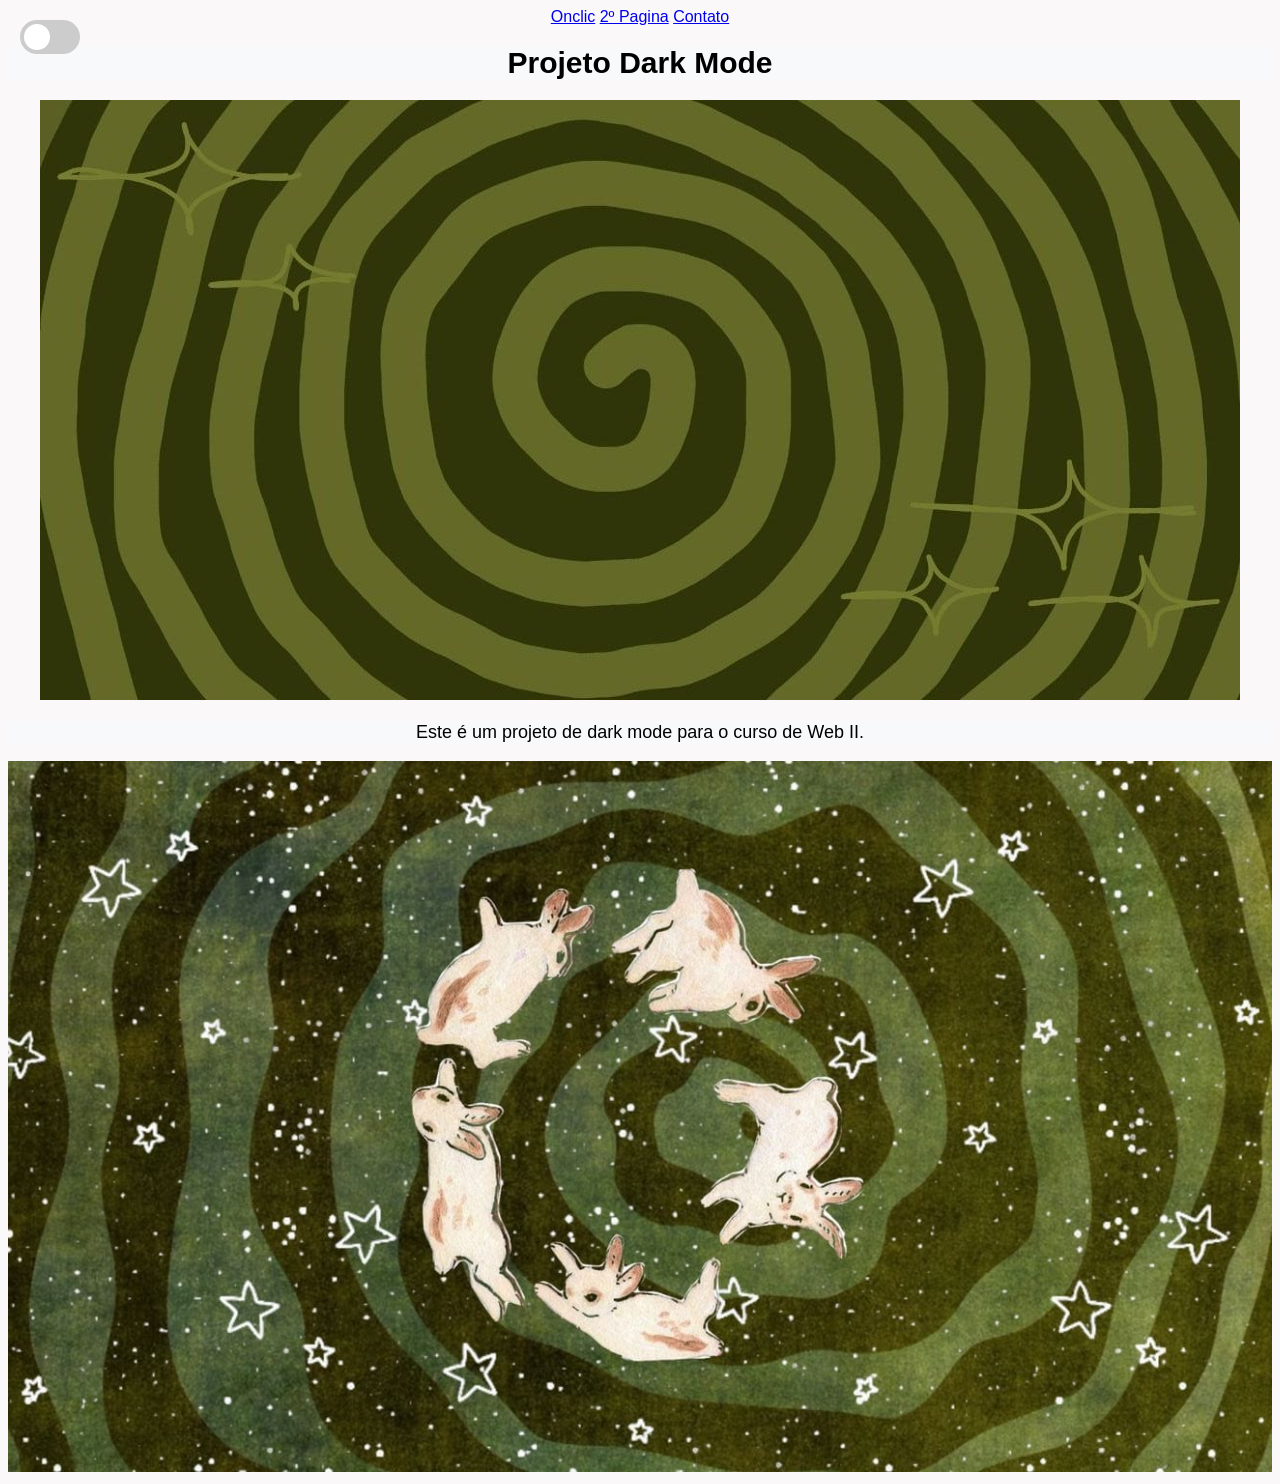
==== darkmode.html @ ef2c0d28 "initial structre" ====
<!DOCTYPE html>
<html lang="pt-br">
<head>
    <meta charset="UTF-8">
    <meta name="viewport" content="width=device-width, initial-scale=1.0">
    <link rel="stylesheet" href="css/style.css">
    
    <title>Projeto Dark Mode</title>
</head>
<body >
    
    <header>
        <nav><center> 
            <a href="index.html">Onclic</a>
            <a href="parte2.html">2º Pagina</a>
            <a href="contact.html">Contato</a>
        </nav>
    </header>

    <label class="switch">
        <input type="checkbox" id="toggle">
        <span class="slider"></span>
    </label>
    
    <h1>Projeto Dark Mode</h1>
    <img id="darkmode" src="_imagens/topo.jpeg" alt="Imagem de topo">
    <p>Este é um projeto de dark mode para o curso de Web II.</p> 
    <img id="darkmode" src="_imagens/meio.jpeg" alt="Imagem de meio"> 
    <script src="_js/script.js"> </script>


</body>
</html>
---- css/style.css ----
body {
    /* background: url('../_imagens/aang.jpg'); */
    background-color: aqua;
    background-size: cover; 
}

 body {
    background-color: rgb(250, 248, 248);
    color: black;
    font-family: Arial, Helvetica, sans-serif;
    text-align: center;
    transition: 0.4;
} 

body.dark-mode {
    background-color: #121212;
    color: #ffffff;
    font-family: Arial, Helvetica, sans-serif;
} 
h1 { 
    color: rgb(0, 0, 0);
    font-size: 30px;
    font-family: Arial, sans-serif;
    background-color: rgba(240, 248, 255, 0.200);
    text-align: center;
}
p {
    color: rgb(0, 0, 0);
    font-size: 18px;
    background-color: rgba(240, 248, 255, 0.200);
    font-family: Arial, sans-serif;
    text-align: center; 
}
img.container {
    display: flex ;
    justify-content: center;
    gap: 20px;
    margin: 0 auto;
    width: 500px;
    height: auto;
 
}
button#index {
    display: block;
    margin: 20px auto;
    padding: 10px 20px;
    font-size: 16px;
    background-color: #4caf5b;
    color: white;
    border: none;
    border-radius: 5px;
    cursor: pointer;
    box-shadow: 5px 5px 5px rgba(0, 0, 0, 0.5);
}
hr {
    border: none;
    height: 2px;
    background-color: #000200;
    margin: 20px auto;
    width: 80%;
}
div.container {
  display: flex;
  justify-content: center; /* Centraliza horizontalmente */
  align-items: center;     /* Centraliza verticalmente */
  height: 80%;           /* Altura da tela cheia para exemplo */
}
img#darkmode {
  max-width: 100%;
  height: auto;
}
/* button#toggle {
   position: fixed;
   top: 20px;
   right: 20px;
   padding: 10px;
   cursor: pointer;
} */
label.switch {
    position: fixed;
    top: 20px;
    left: 20px;
    width: 60px;
    height: 34px;
}
label.switch input {
    opacity: 0;
    width: 0;
    height: 0;
}
.slider {
    position: absolute;
    cursor: pointer;
    top: 0;
    left: 0;
    right: 0;
    bottom: 0;
    background-color: #ccc;
    transition: .4s;
    border-radius: 34px;
}
.slider:before {
    position: absolute;
    content: "";
    height: 26px;
    width: 26px;
    left: 4px;
    bottom: 4px;
    background-color: white;
    transition: .4s;
    border-radius: 50%;
}
input:checked + .slider {
    background-color: #2196F3;
}
input:checked + .slider:before {
    transform: translateX(26px);
}
.slider.round {
    border-radius: 34px;
}
.slider.round:before {
    border-radius: 50%;
}
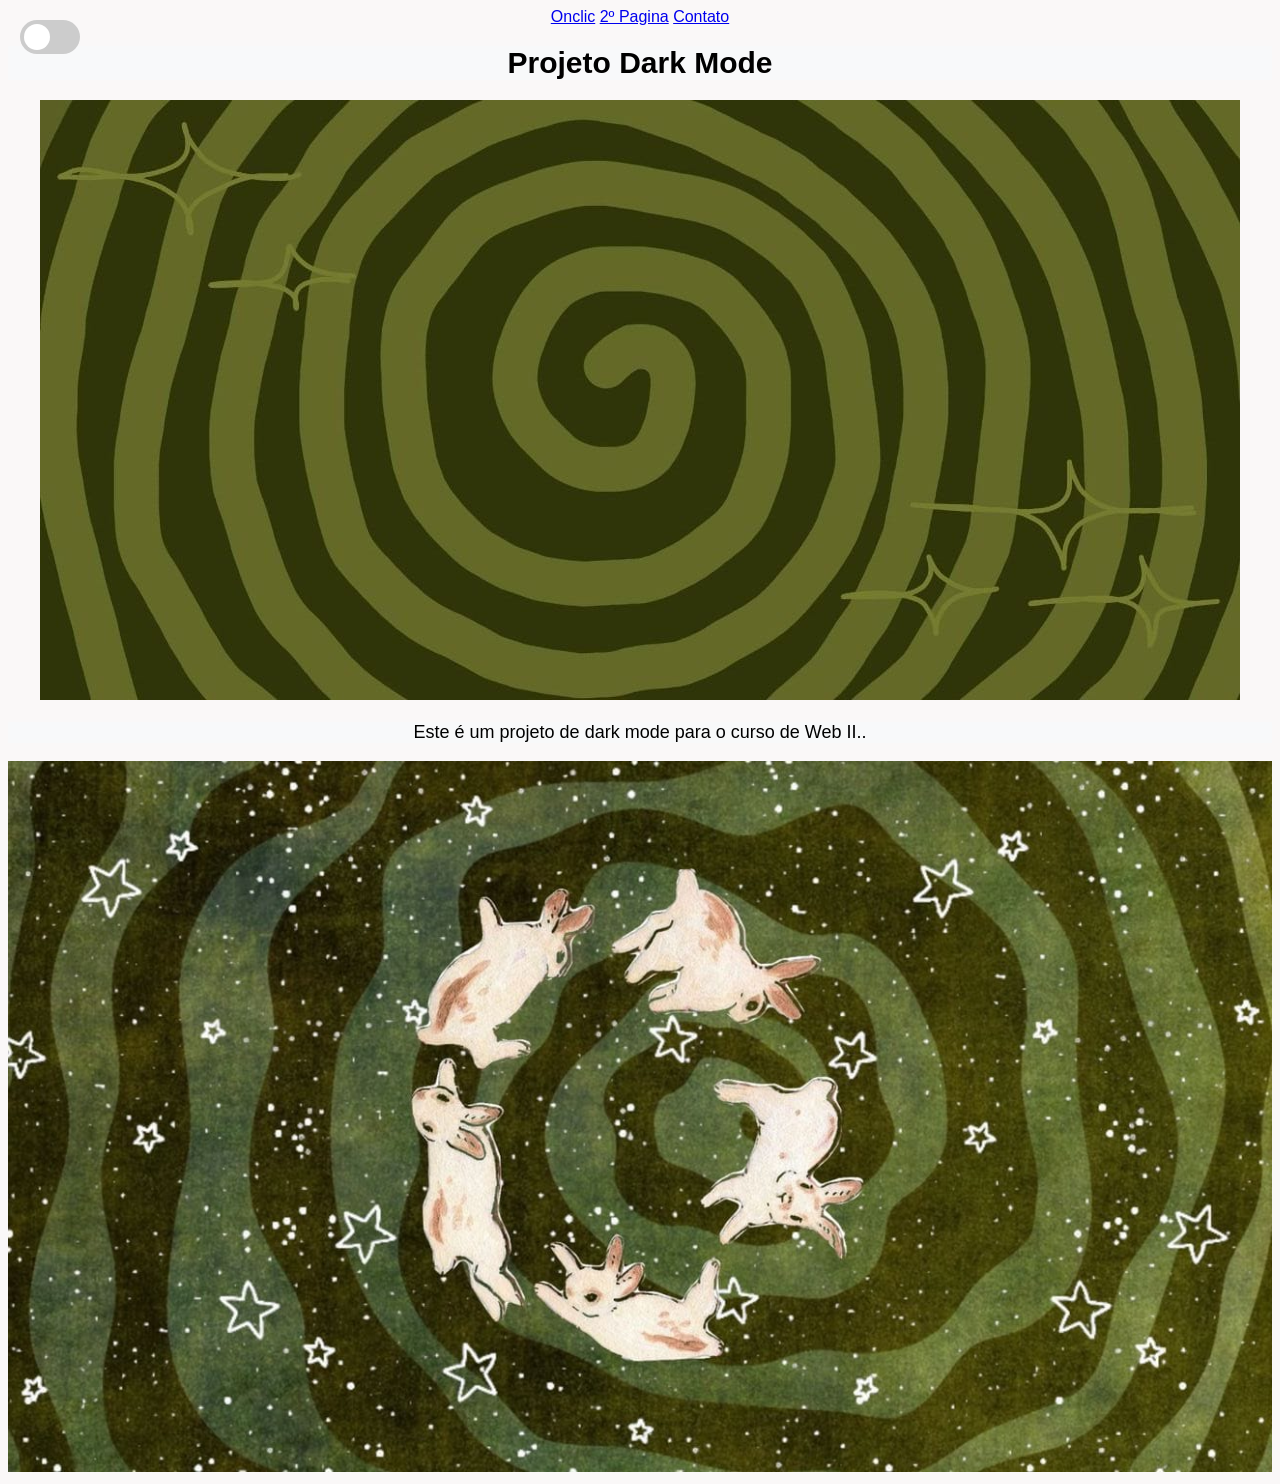
==== commit 11fb5c74: "alteração de texto e correção de espaços em branco" ====
--- a/darkmode.html
+++ b/darkmode.html
@@ -7,8 +7,7 @@
     
     <title>Projeto Dark Mode</title>
 </head>
-<body >
-    
+<body>
     <header>
         <nav><center> 
             <a href="index.html">Onclic</a>
@@ -24,10 +23,9 @@
     
     <h1>Projeto Dark Mode</h1>
     <img id="darkmode" src="_imagens/topo.jpeg" alt="Imagem de topo">
-    <p>Este é um projeto de dark mode para o curso de Web II.</p> 
+    <p>Este é um projeto de dark mode para o curso de Web II..</p> 
     <img id="darkmode" src="_imagens/meio.jpeg" alt="Imagem de meio"> 
+
     <script src="_js/script.js"> </script>
-
-
 </body>
 </html>
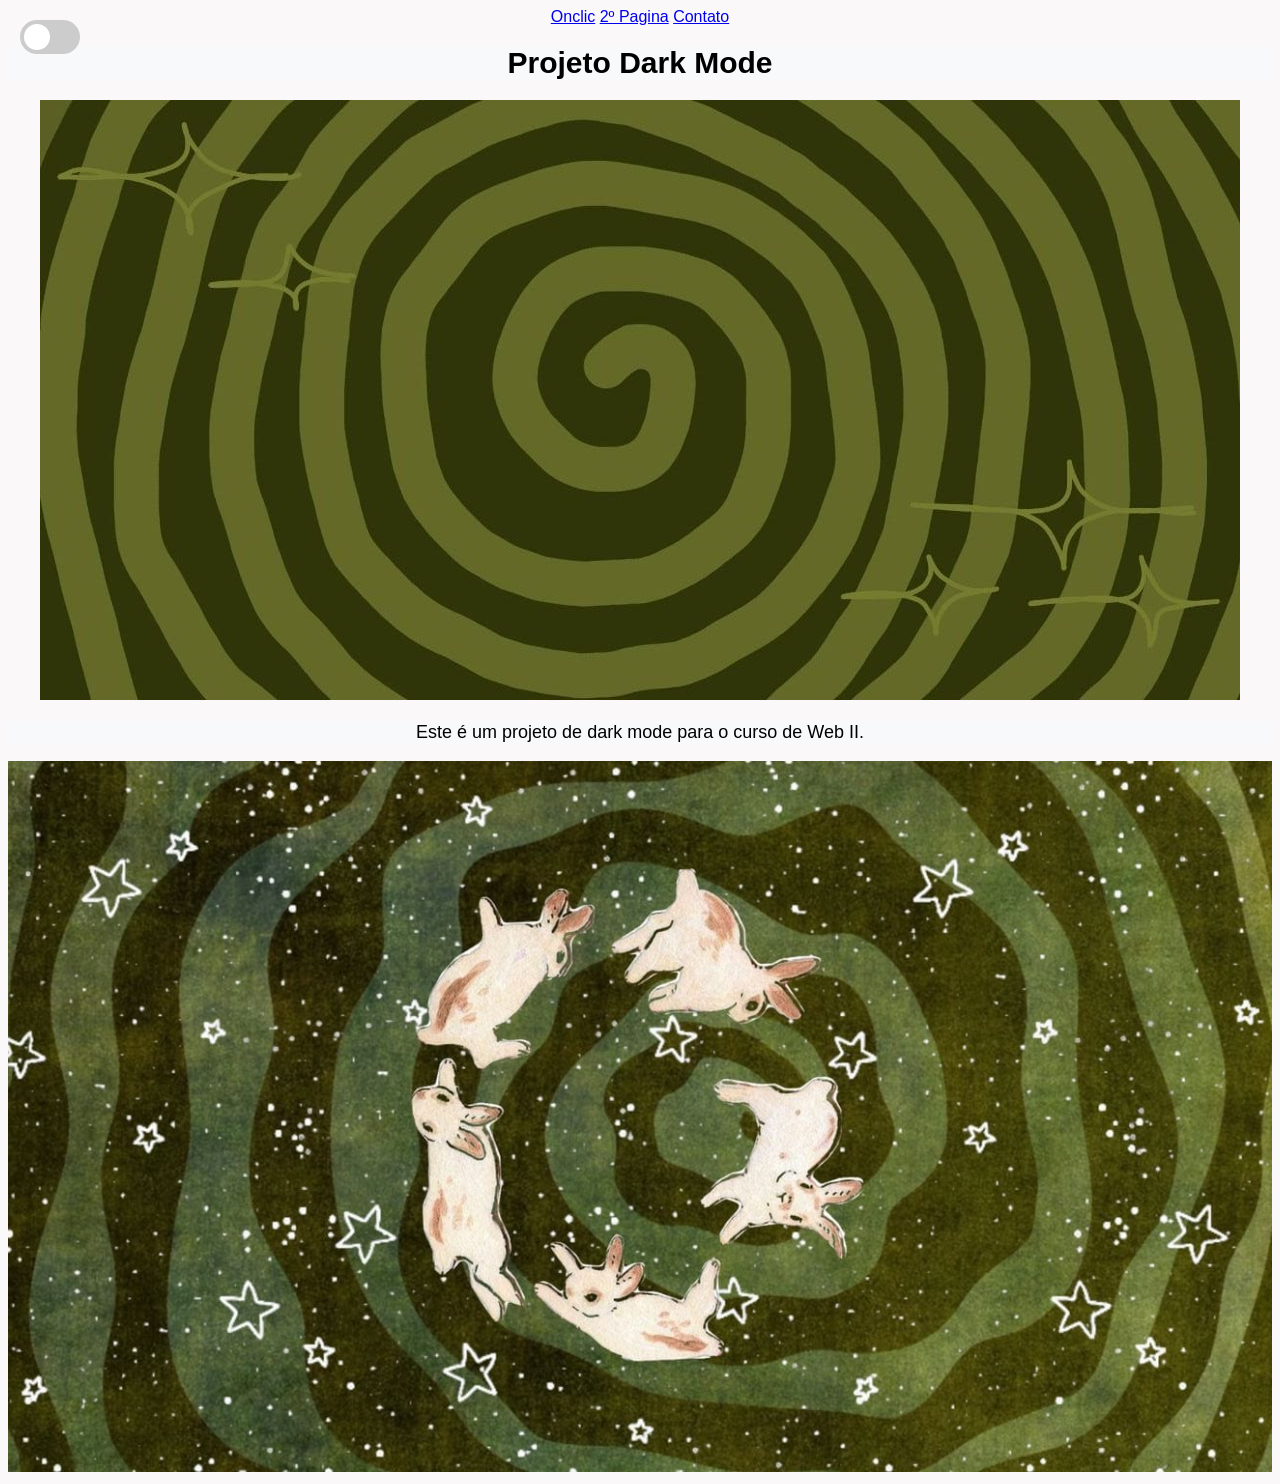
==== commit 525a7a0d: "removendo erro de portugues" ====
--- a/darkmode.html
+++ b/darkmode.html
@@ -23,7 +23,7 @@
     
     <h1>Projeto Dark Mode</h1>
     <img id="darkmode" src="_imagens/topo.jpeg" alt="Imagem de topo">
-    <p>Este é um projeto de dark mode para o curso de Web II..</p> 
+    <p>Este é um projeto de dark mode para o curso de Web II.</p> 
     <img id="darkmode" src="_imagens/meio.jpeg" alt="Imagem de meio"> 
 
     <script src="_js/script.js"> </script>
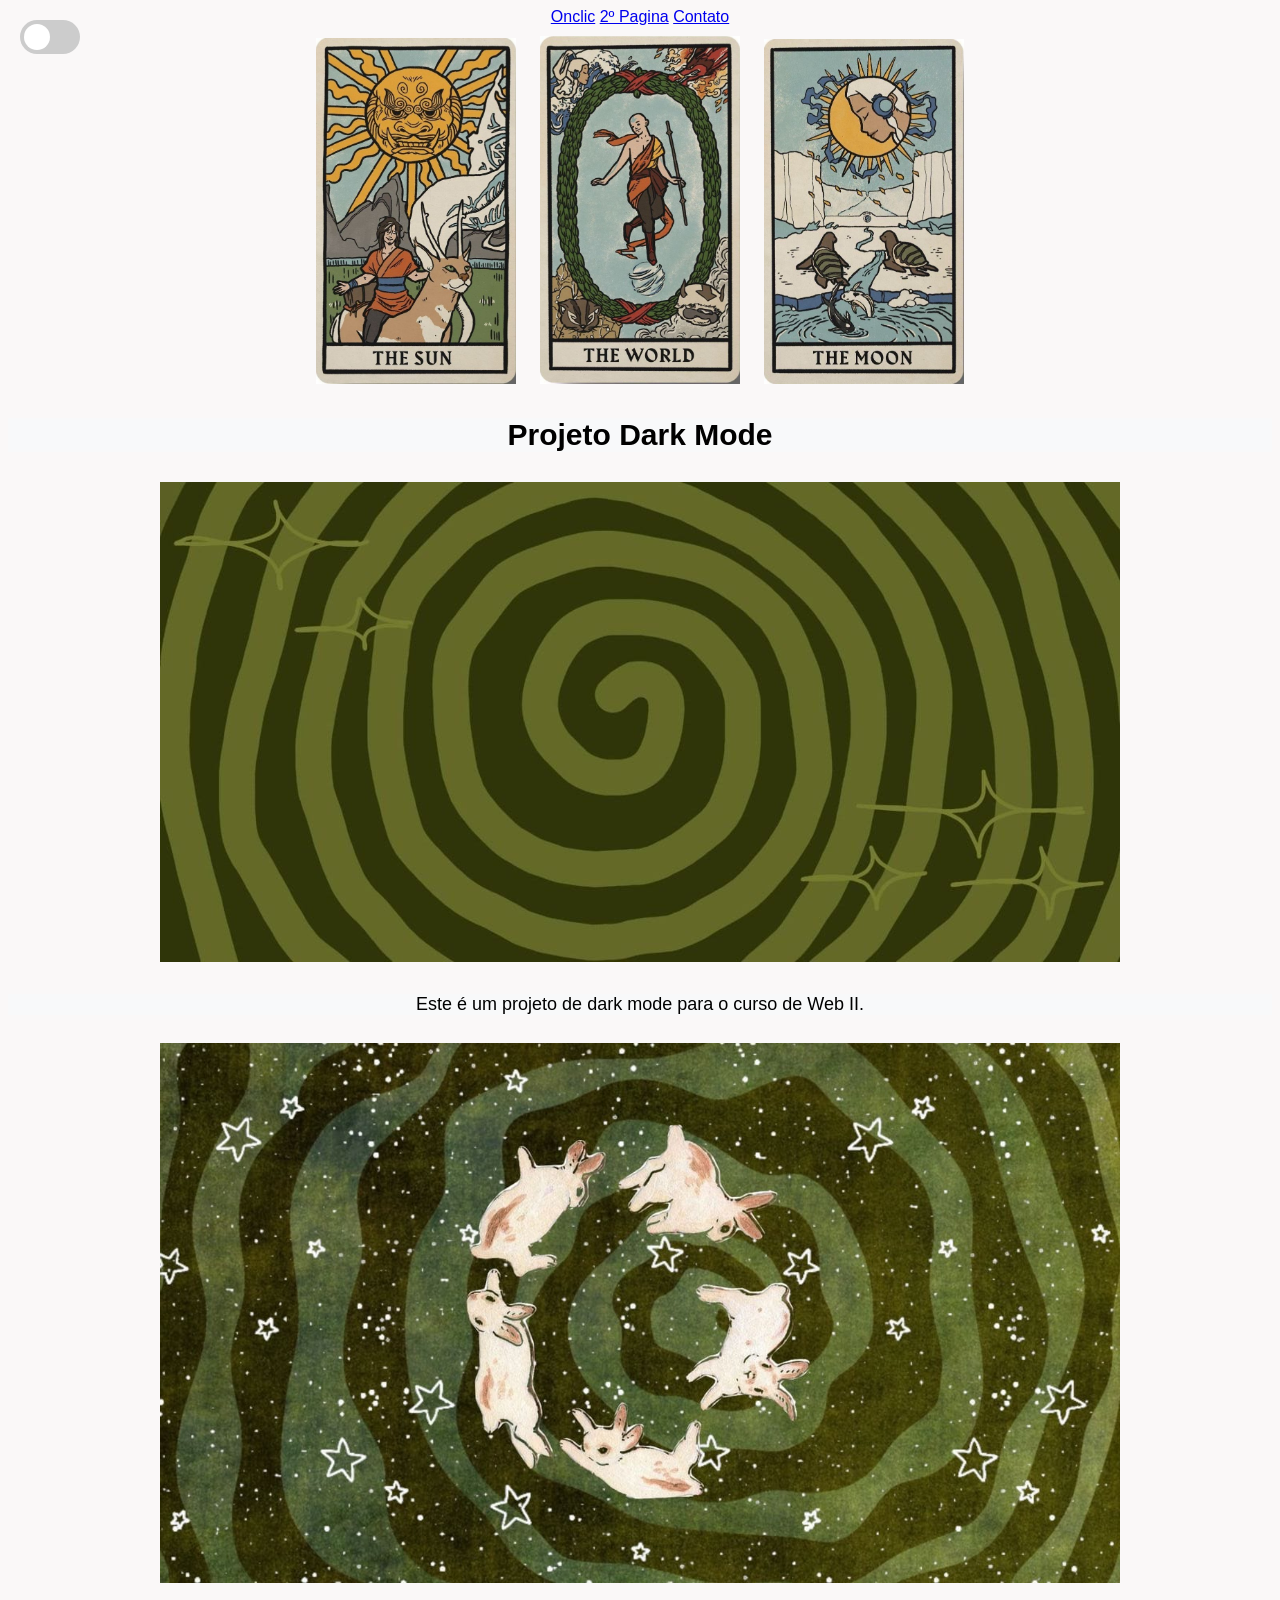
==== commit 0a34bf0c: "Exer" ====
--- a/darkmode.html
+++ b/darkmode.html
@@ -20,11 +20,16 @@
         <input type="checkbox" id="toggle">
         <span class="slider"></span>
     </label>
-    
+    <img id="cartas" src="_imagens/THE SUN.jpeg" alt="carta de tarot inspirado em Avatar, a lenda de Aang">
+    <img id="cartas" src="_imagens/THE WORLD.jpeg" alt="carta de tarot inspirado em Avatar, a lenda de Aang">
+    <img id="cartas" src="_imagens/THE MOON.jpeg" alt="carta de tarot inspirado em Avatar, a lenda de Aang">
+
+
     <h1>Projeto Dark Mode</h1>
     <img id="darkmode" src="_imagens/topo.jpeg" alt="Imagem de topo">
     <p>Este é um projeto de dark mode para o curso de Web II.</p> 
     <img id="darkmode" src="_imagens/meio.jpeg" alt="Imagem de meio"> 
+    
 
     <script src="_js/script.js"> </script>
 </body>
--- a/css/style.css
+++ b/css/style.css
@@ -1,9 +1,8 @@
-body {
-    /* background: url('../_imagens/aang.jpg'); */
+/* body {
+    background: url('../_imagens/aang.jpg'); 
     background-color: aqua;
     background-size: cover; 
-}
-
+}*/
  body {
     background-color: rgb(250, 248, 248);
     color: black;
@@ -11,21 +10,18 @@
     text-align: center;
     transition: 0.4;
 } 
-
 body.dark-mode {
     background-color: #121212;
-    color: #ffffff;
+    color: #6be5b2;
     font-family: Arial, Helvetica, sans-serif;
 } 
 h1 { 
-    color: rgb(0, 0, 0);
     font-size: 30px;
     font-family: Arial, sans-serif;
     background-color: rgba(240, 248, 255, 0.200);
     text-align: center;
 }
 p {
-    color: rgb(0, 0, 0);
     font-size: 18px;
     background-color: rgba(240, 248, 255, 0.200);
     font-family: Arial, sans-serif;
@@ -66,8 +62,14 @@
   height: 80%;           /* Altura da tela cheia para exemplo */
 }
 img#darkmode {
-  max-width: 100%;
-  height: auto;
+    width: 960px;
+    height: auto;
+    margin: 10px;
+}
+img#cartas {
+    width: 200px;
+    height: auto;
+    margin: 10px;
 }
 /* button#toggle {
    position: fixed;
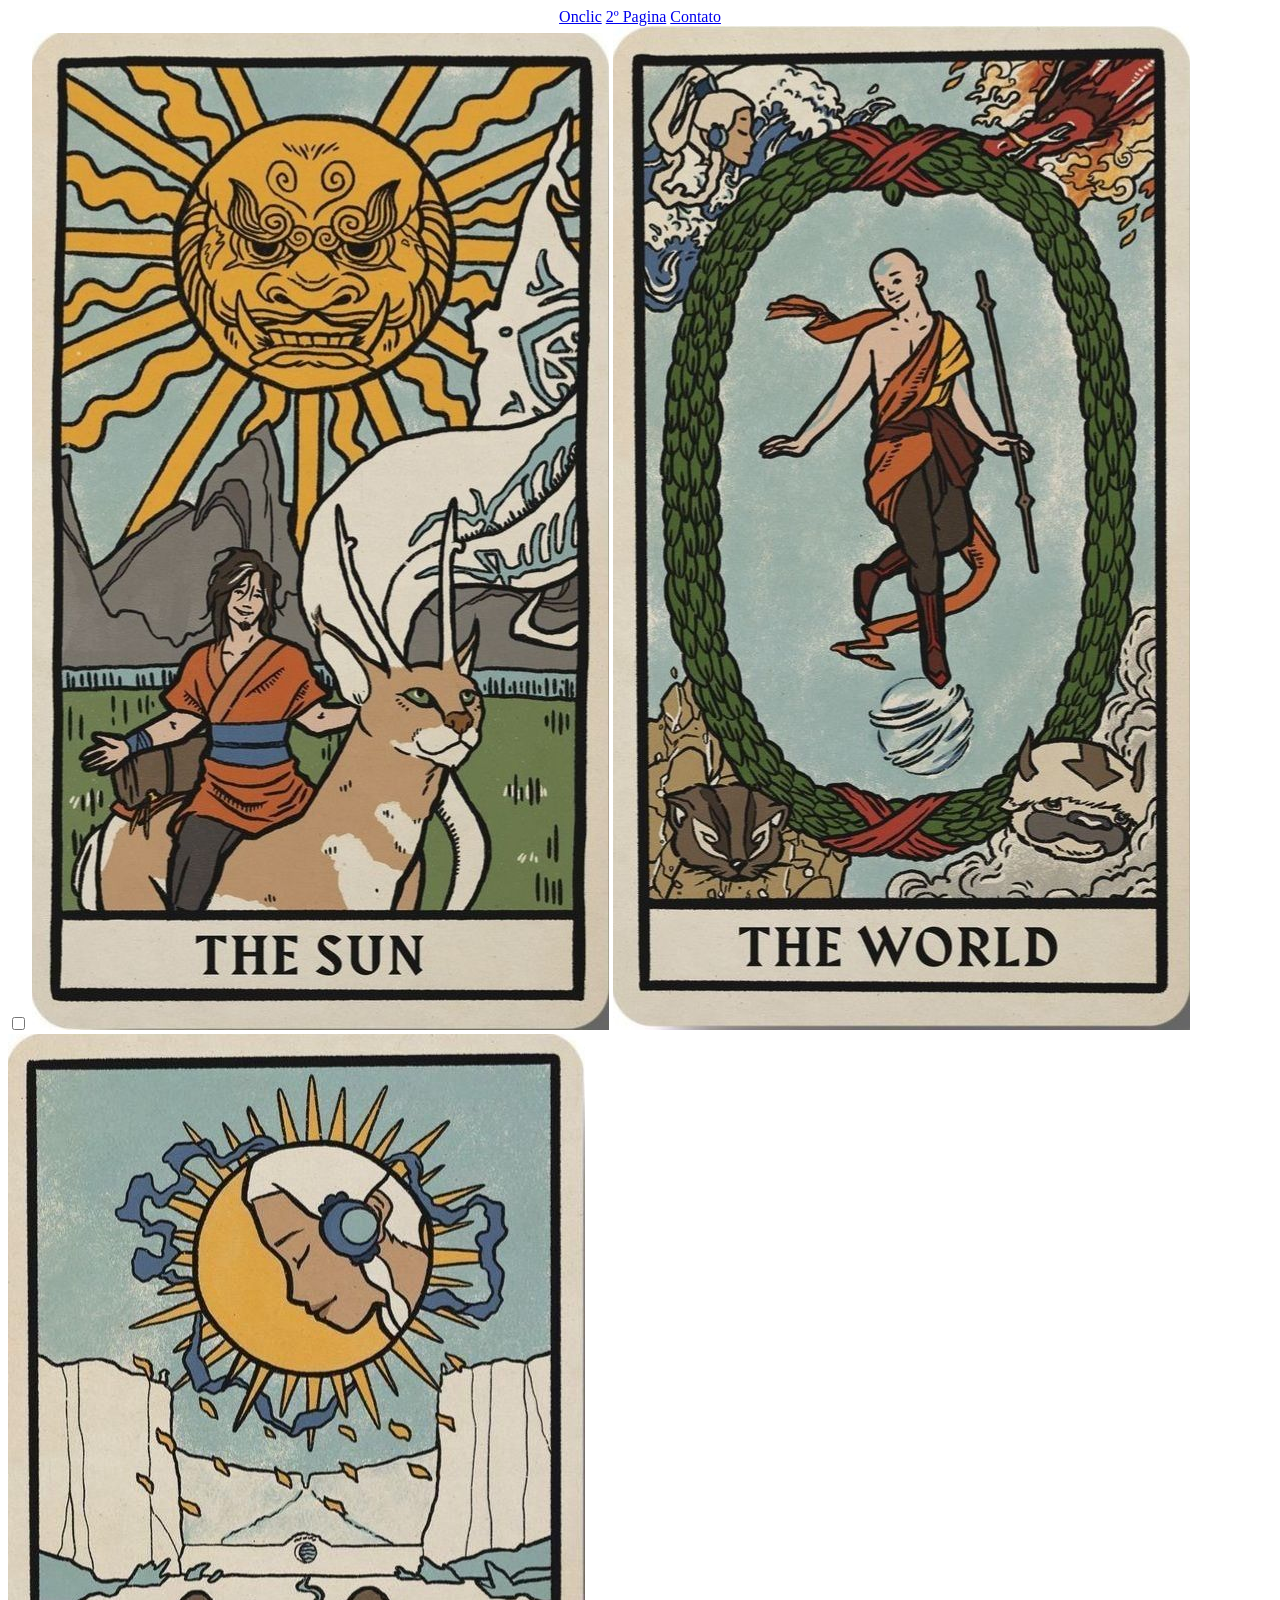
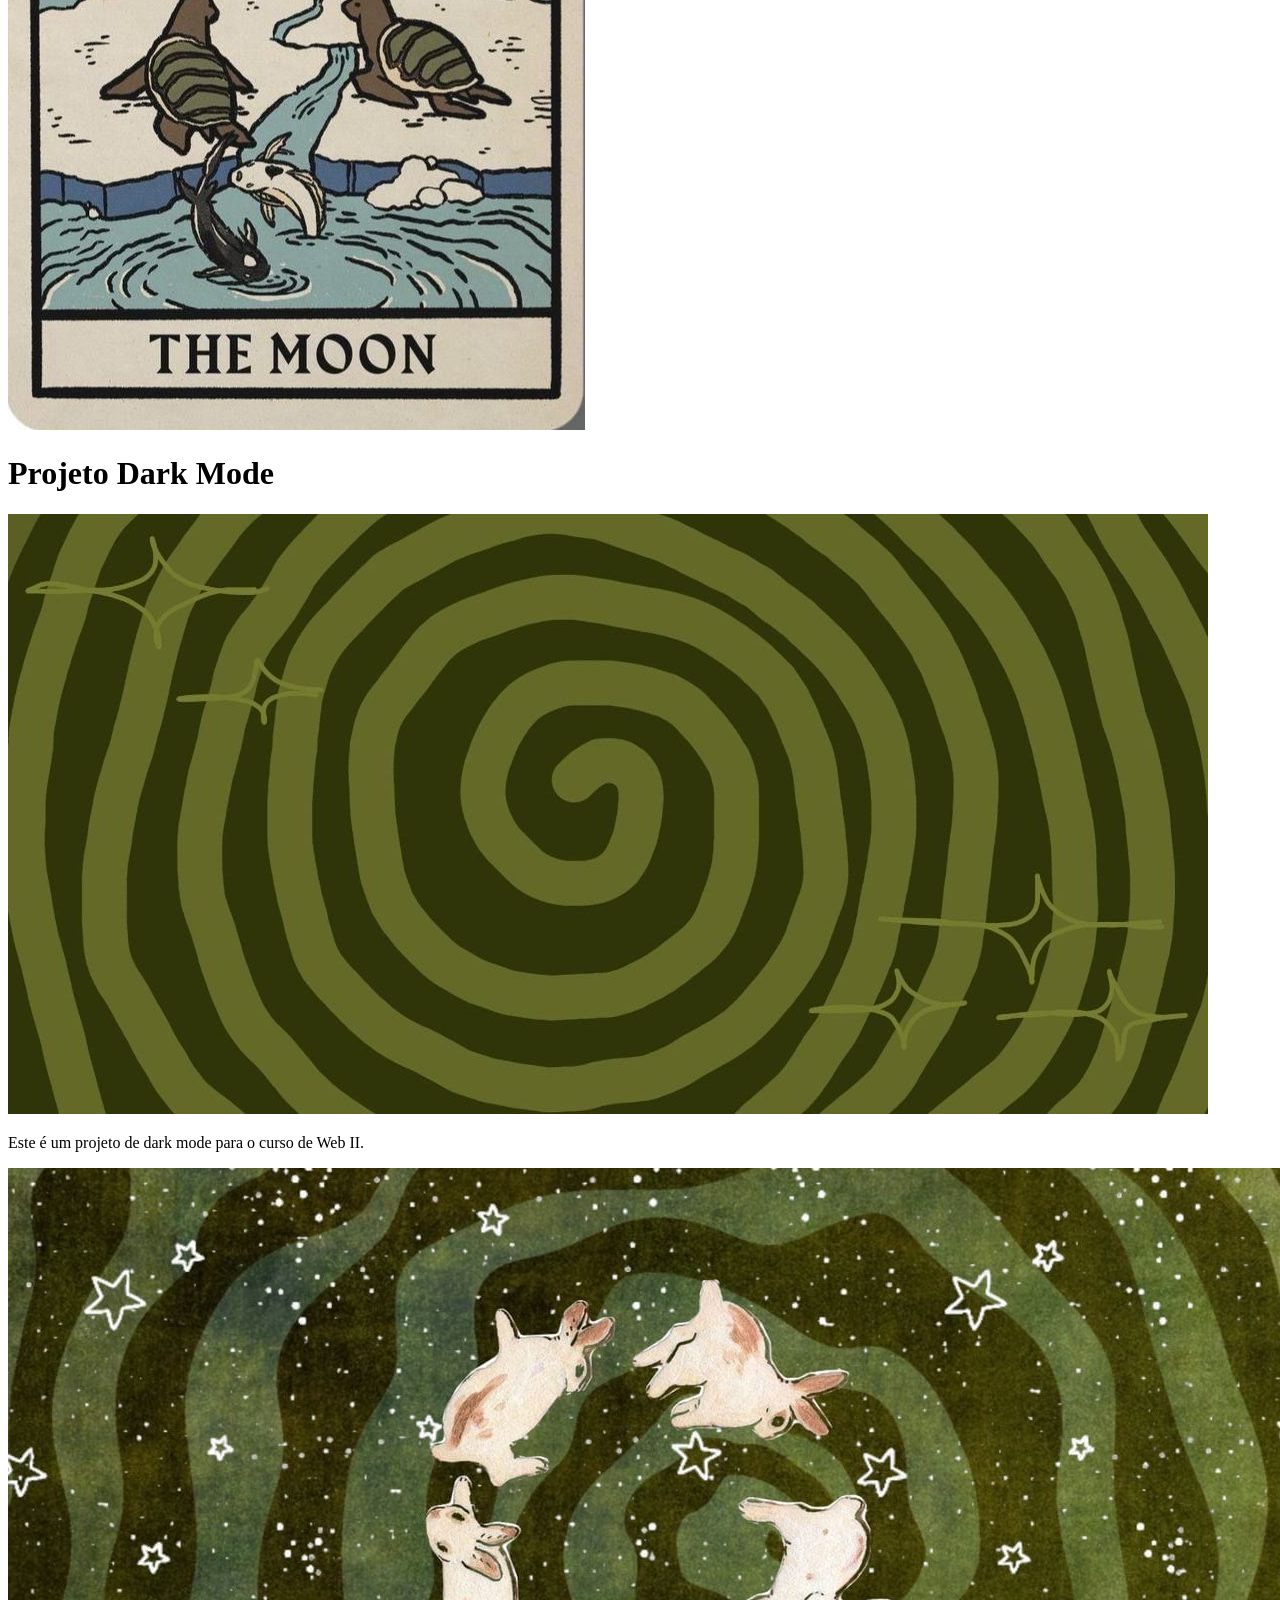
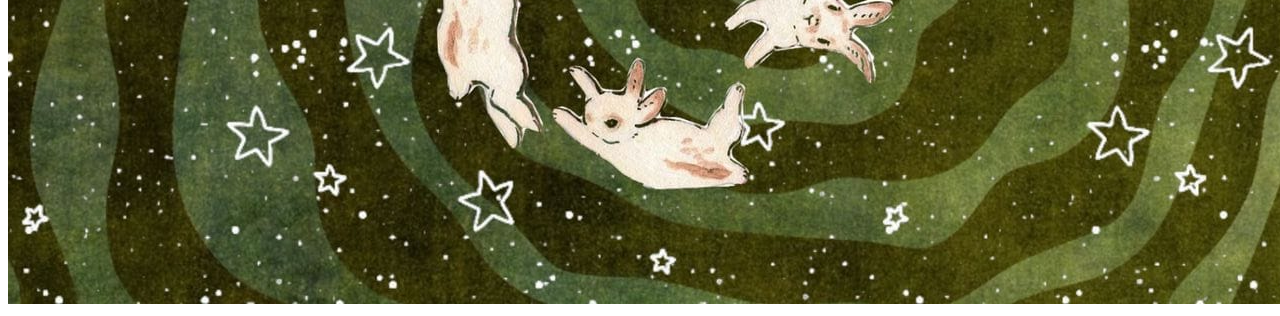
==== commit 60f623f1: "Atividade 0903 calculo de venda e recibo" ====
--- a/darkmode.html
+++ b/darkmode.html
@@ -10,7 +10,7 @@
 <body>
     <header>
         <nav><center> 
-            <a href="index.html">Onclic</a>
+            <a href="onclick.html">Onclic</a>
             <a href="parte2.html">2º Pagina</a>
             <a href="contact.html">Contato</a>
         </nav>
